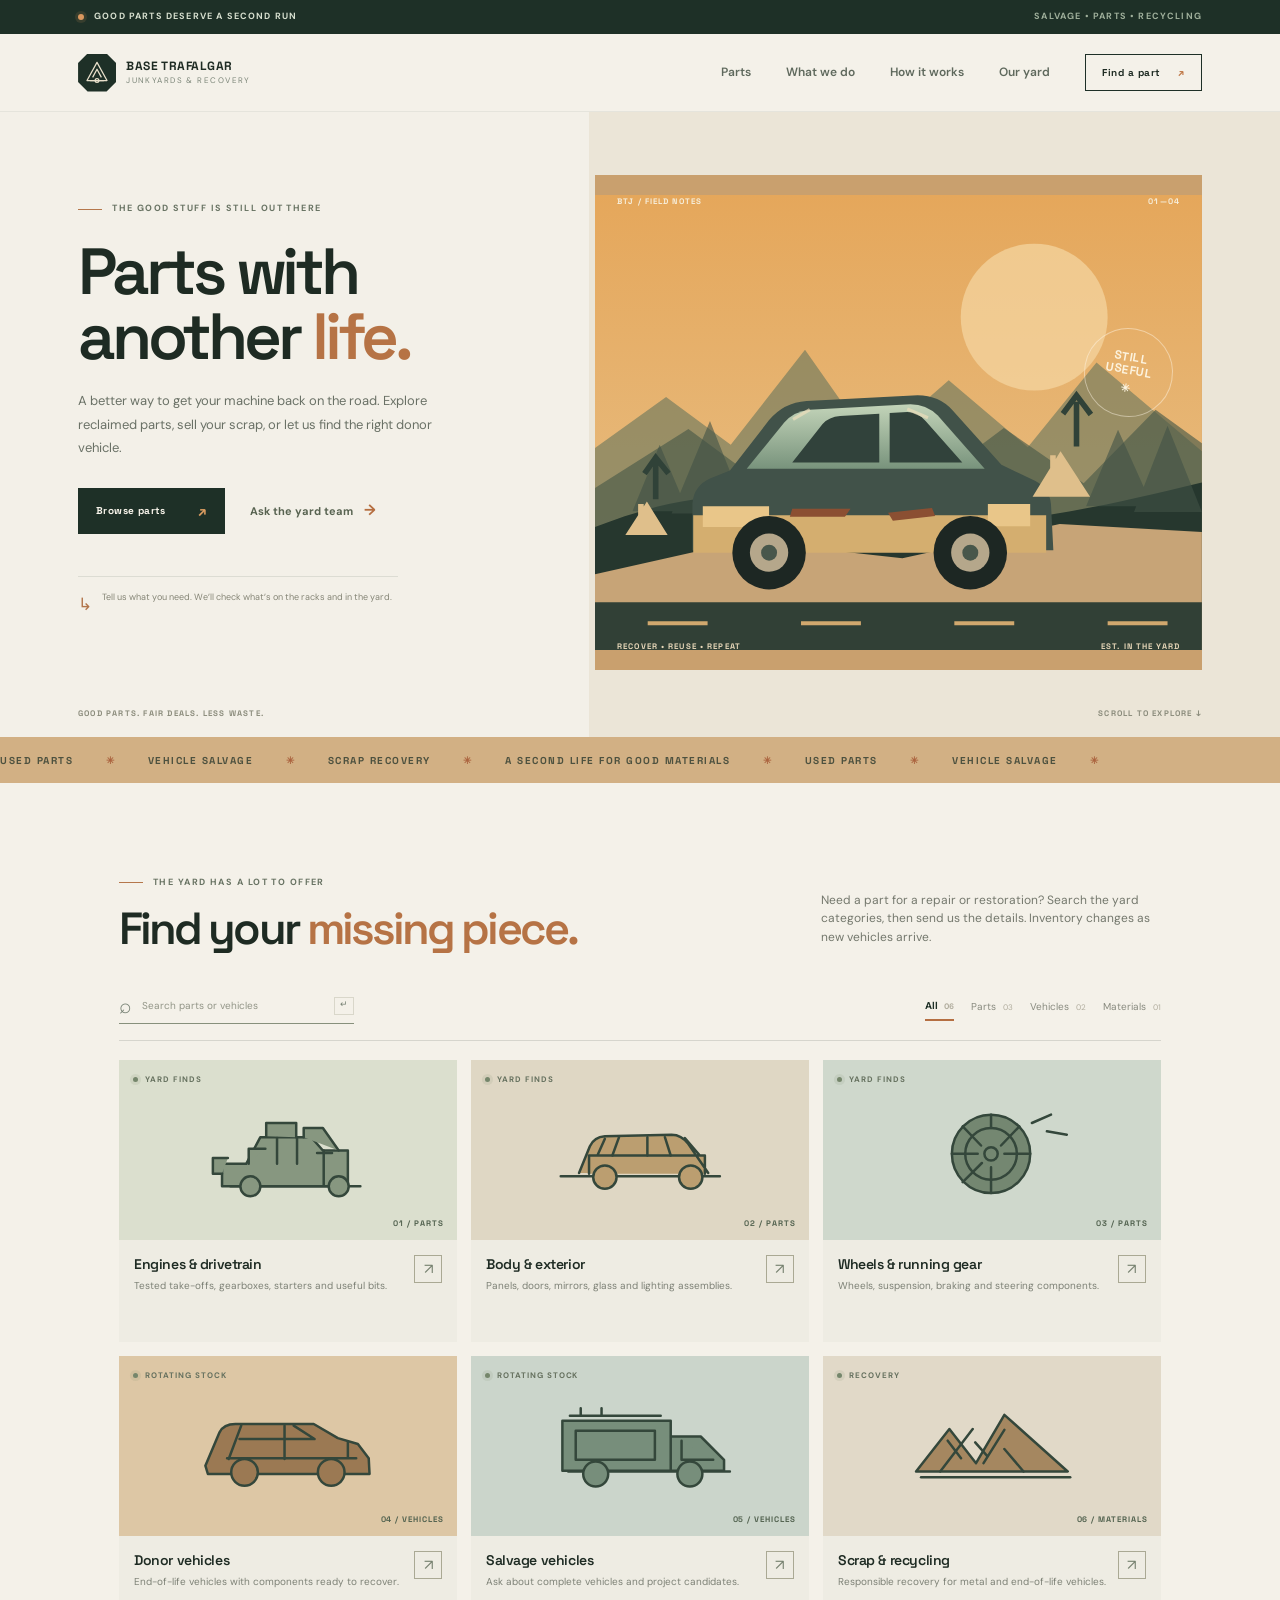
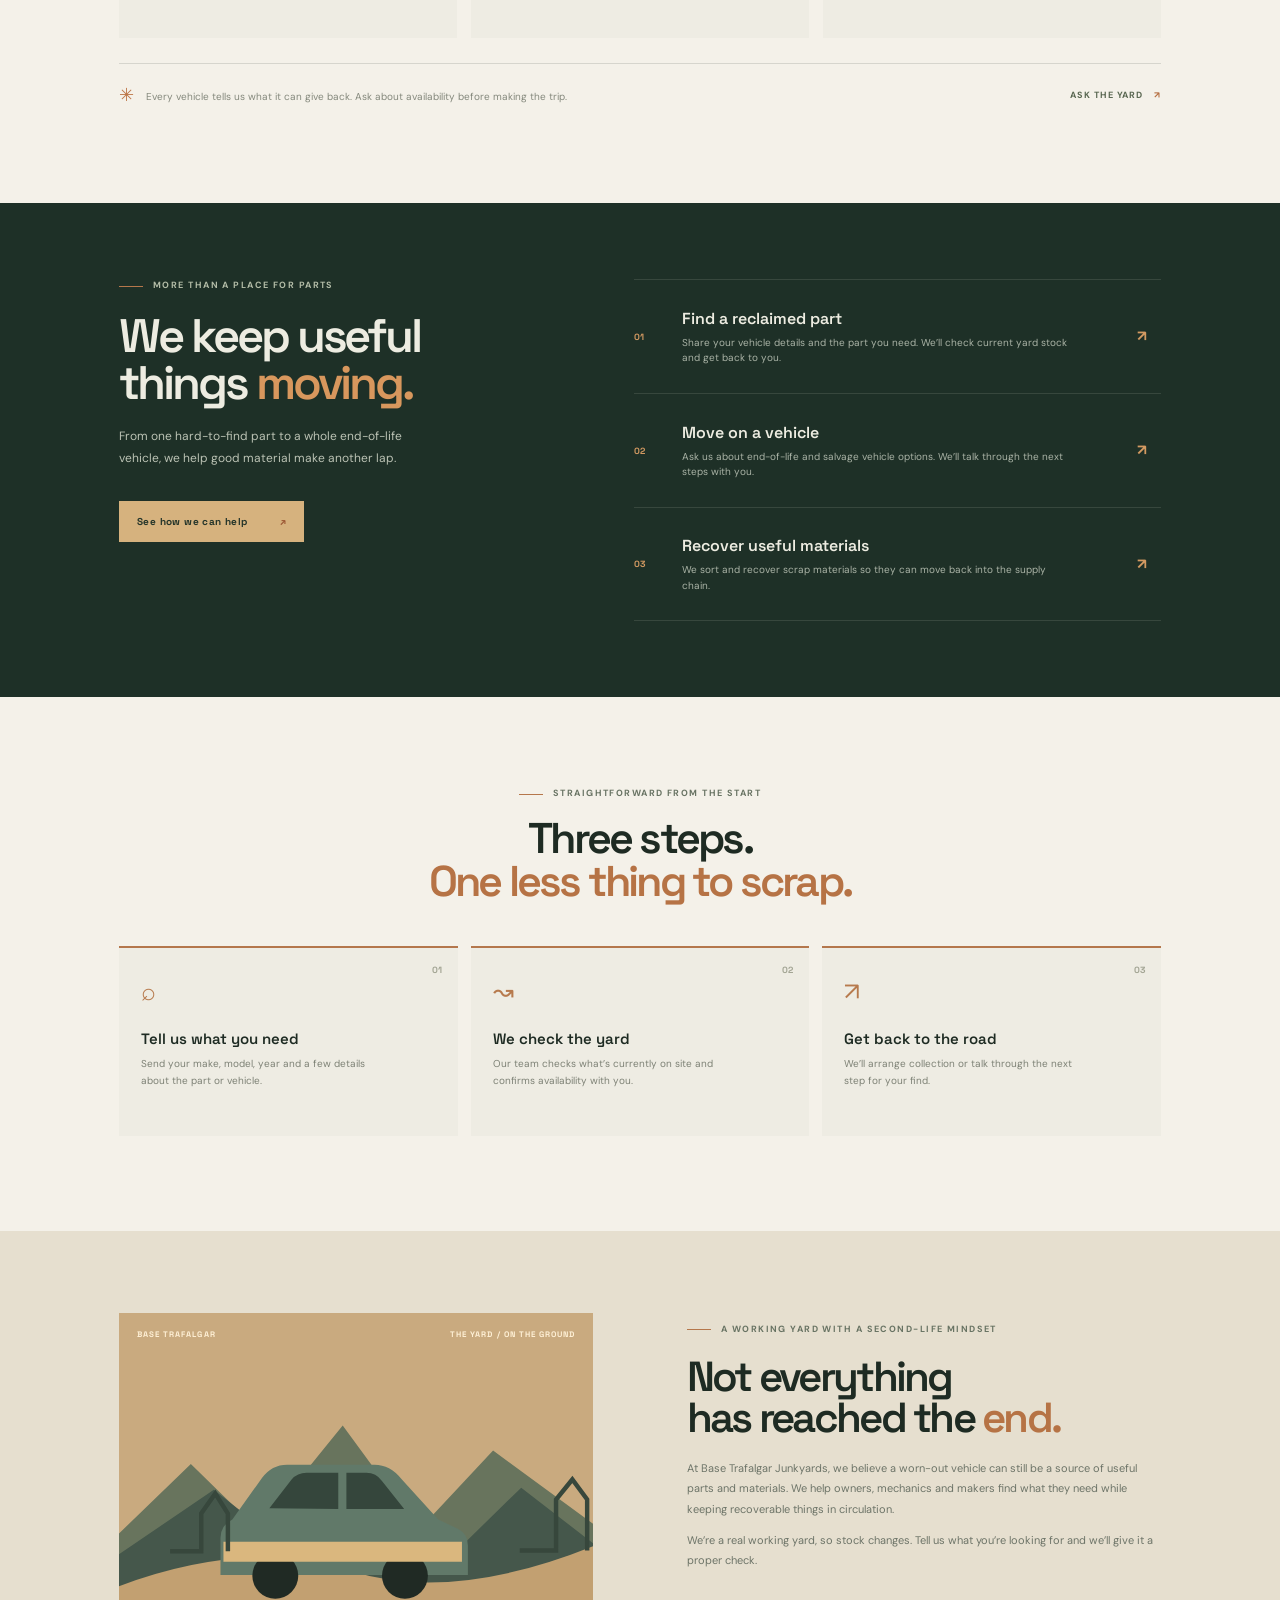
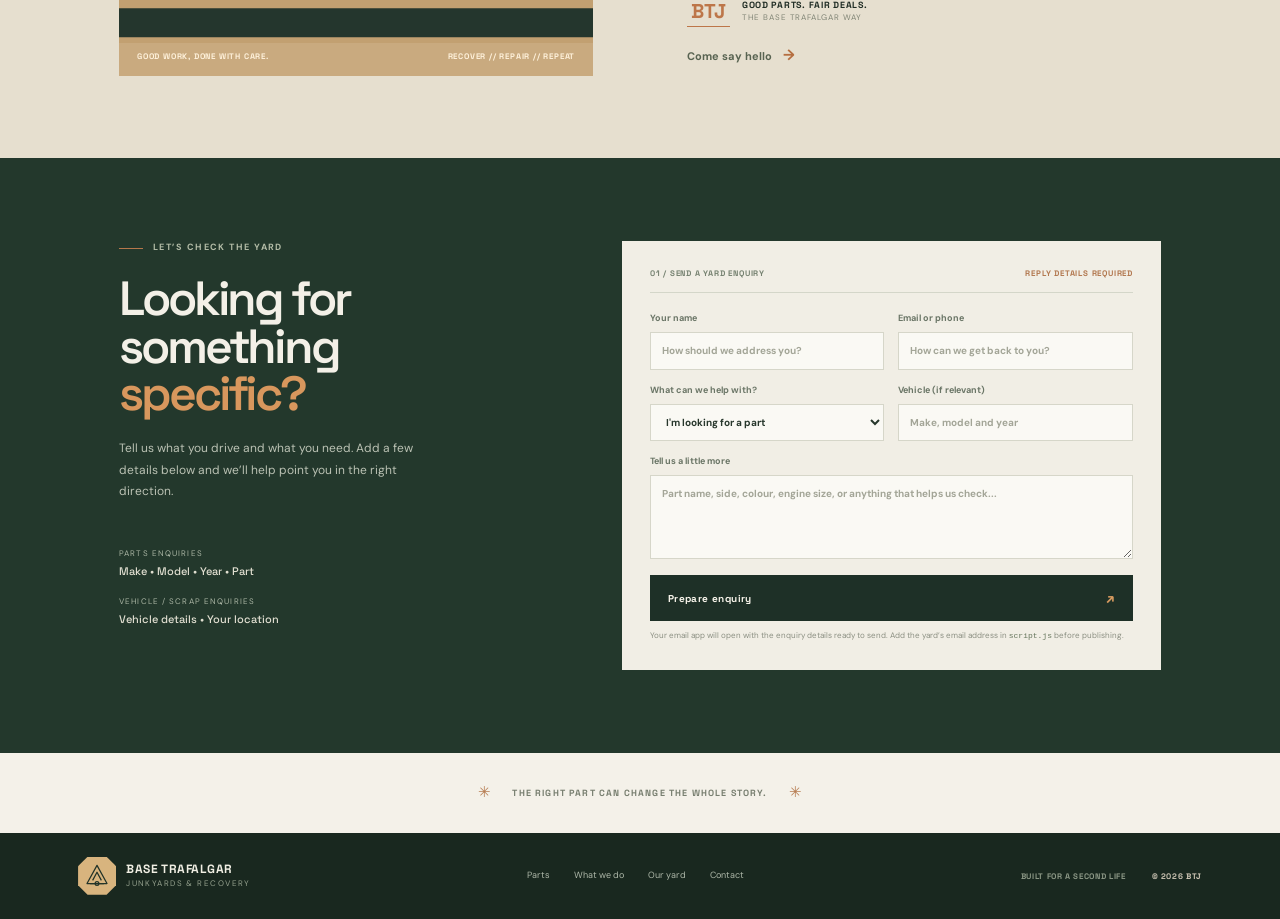
==== base-trafalgar-junkyards/index.html @ 22edb54a "Add Base Trafalgar Junkyards website and Pages deployment" ====
<!doctype html>
<html lang="en">
<head>
  <meta charset="utf-8">
  <meta name="viewport" content="width=device-width, initial-scale=1">
  <meta name="theme-color" content="#18231d">
  <meta name="description" content="Base Trafalgar Junkyards — reclaimed parts, salvage vehicles and responsible scrap recovery.">
  <title>Base Trafalgar Junkyards | Parts with another life</title>
  <link rel="preconnect" href="https://fonts.googleapis.com">
  <link rel="preconnect" href="https://fonts.gstatic.com" crossorigin>
  <link href="https://fonts.googleapis.com/css2?family=DM+Sans:wght@400;500;600;700&family=Space+Grotesk:wght@500;600;700&display=swap" rel="stylesheet">
  <link rel="stylesheet" href="./styles.css">
  <script src="./script.js" defer></script>
</head>
<body>
  <div class="announcement"><span class="live-dot"></span> GOOD PARTS DESERVE A SECOND RUN <span class="announcement-right">SALVAGE • PARTS • RECYCLING</span></div>
  <header class="site-header">
    <a class="brand" href="#home" aria-label="Base Trafalgar Junkyards home">
      <span class="brand-mark" aria-hidden="true"><svg viewBox="0 0 48 48"><path d="M8 36 24 7l16 29H8Z"/><path d="m17 31 7-13 7 13M13 36h22"/><circle cx="24" cy="36" r="3"/></svg></span>
      <span><strong>BASE TRAFALGAR</strong><small>JUNKYARDS &amp; RECOVERY</small></span>
    </a>
    <button class="menu-toggle" aria-expanded="false" aria-controls="main-nav" aria-label="Open menu"><span></span><span></span></button>
    <nav id="main-nav" aria-label="Main navigation"><a href="#parts">Parts</a><a href="#services">What we do</a><a href="#process">How it works</a><a href="#about">Our yard</a><a class="nav-cta" href="#contact">Find a part <span>↗</span></a></nav>
  </header>
  <main>
    <section class="hero" id="home">
      <div class="hero-copy">
        <div class="eyebrow"><span class="eyebrow-line"></span> THE GOOD STUFF IS STILL OUT THERE</div>
        <h1>Parts with<br>another <em>life.</em></h1>
        <p class="hero-description">A better way to get your machine back on the road. Explore reclaimed parts, sell your scrap, or let us find the right donor vehicle.</p>
        <div class="hero-actions"><a class="button button-primary" href="#parts">Browse parts <span>↗</span></a><a class="text-link" href="#contact">Ask the yard team <span>→</span></a></div>
        <div class="hero-note"><span class="note-icon">↳</span><span>Tell us what you need. We’ll check what’s on the racks and in the yard.</span></div>
      </div>
      <div class="hero-art" role="img" aria-label="Illustration of a reclaimed car in a working salvage yard">
        <div class="art-label label-top"><span>BTJ / FIELD NOTES</span><b>01—04</b></div>
        <svg class="yard-illustration" viewBox="0 0 760 570" xmlns="http://www.w3.org/2000/svg" aria-hidden="true">
          <defs><linearGradient id="sky" x2="0" y2="1"><stop stop-color="#e5a75b"/><stop offset="1" stop-color="#e8c28a"/></linearGradient><linearGradient id="car" x2="0" y2="1"><stop stop-color="#c3d4b9"/><stop offset="1" stop-color="#78937c"/></linearGradient></defs>
          <path fill="url(#sky)" d="M0 0h760v570H0z"/><circle cx="550" cy="153" r="92" fill="#f4d49f" opacity=".75"/>
          <path fill="#67765c" d="M0 317 89 253l81 60 93-119 85 121 95-83 99 84 86-106 132 111v249H0z" opacity=".6"/><path fill="#4c5b49" d="m0 367 117-74 100 74 95-106 101 105 99-74 100 69 90-92 58 42v259H0z" opacity=".66"/>
          <path fill="#26372e" d="M0 416c120-47 203-48 321-19 127 31 256 8 439-37v210H0z"/><path fill="#c7a477" d="m0 475 187-42 198 22 197-43 178 10v148H0z"/>
          <g opacity=".6" fill="#425347"><path d="m47 396 34-83 35 83zM96 399l48-116 46 116zM615 390l40-96 43 96zM675 397l42-108 43 108z"/></g>
          <g transform="translate(87 226)"><path fill="#415249" d="M82 119 131 56q18-22 47-24l139-7q27 0 44 19l61 68 42 20q18 9 20 29l3 58H35v-59q2-22 22-31z"/><path fill="url(#car)" d="m103 117 47-58q12-14 32-16l126-7q20 0 34 14l59 67z"/><path fill="#31423b" d="m160 109 38-48q8-9 22-10l49-3v61zm122-62 22-1q13 0 23 11l46 52H282z"/><path fill="#d4ae6f" d="M36 175h442v47H36z"/><path fill="#e9c689" d="M48 164h83v26H48zm357-3h53v28h-53z"/><circle cx="131" cy="222" r="46" fill="#1d2723"/><circle cx="131" cy="222" r="24" fill="#b5a78b"/><circle cx="131" cy="222" r="10" fill="#48574b"/><circle cx="383" cy="222" r="46" fill="#1d2723"/><circle cx="383" cy="222" r="24" fill="#b5a78b"/><circle cx="383" cy="222" r="10" fill="#48574b"/><path fill="#8b4f32" d="m160 167 73 0-7 10-69 0zm120 5 55-6 4 10-53 6z"/><path fill="none" stroke="#f1e0bd" stroke-width="4" opacity=".65" d="m161 55 21-12m122-1 26 11"/></g>
          <g fill="#dfbf8b"><path d="m548 378 35-57 37 57zm22-52h7v52h-7zM38 426l27-42 26 42zm16-39h7v39h-7z"/></g><g stroke="#304238" stroke-width="7" fill="none"><path d="M603 315v-56m-17 15 17-23 18 24M76 381v-48m-14 16 14-20 16 20"/></g><path fill="#314036" d="M0 510h760v60H0z"/><path fill="#d1a86e" d="M66 534h75v5H66zm192 0h75v5h-75zm192 0h75v5h-75zm192 0h75v5h-75z"/>
        </svg>
        <div class="art-label label-bottom"><span>RECOVER • REUSE • REPEAT</span><b>EST. IN THE YARD</b></div><div class="art-stamp">STILL<br>USEFUL<span>✳</span></div>
      </div>
      <div class="hero-bottom"><span>GOOD PARTS. FAIR DEALS. LESS WASTE.</span><span>SCROLL TO EXPLORE ↓</span></div>
    </section>
    <section class="ticker" aria-label="Our services"><div>USED PARTS <span>✳</span> VEHICLE SALVAGE <span>✳</span> SCRAP RECOVERY <span>✳</span> A SECOND LIFE FOR GOOD MATERIALS <span>✳</span> USED PARTS <span>✳</span> VEHICLE SALVAGE <span>✳</span></div></section>
    <section class="parts-section section-wrap" id="parts">
      <div class="section-heading"><div><div class="eyebrow"><span class="eyebrow-line"></span> THE YARD HAS A LOT TO OFFER</div><h2>Find your <em>missing piece.</em></h2></div><p>Need a part for a repair or restoration? Search the yard categories, then send us the details. Inventory changes as new vehicles arrive.</p></div>
      <div class="parts-toolbar"><label class="search-box"><span aria-hidden="true">⌕</span><input id="part-search" type="search" placeholder="Search parts or vehicles" aria-label="Search parts and services"><kbd>↵</kbd></label><div class="filter-list" role="group" aria-label="Filter categories"><button class="filter active" data-filter="all">All <span>06</span></button><button class="filter" data-filter="parts">Parts <span>03</span></button><button class="filter" data-filter="vehicles">Vehicles <span>02</span></button><button class="filter" data-filter="materials">Materials <span>01</span></button></div></div>
      <div class="parts-grid" id="parts-grid">
        <article class="part-card" data-category="parts" data-search="engine drivetrain starter alternator transmission motor"><div class="part-visual engine"><span class="stock-tag"><i></i> YARD FINDS</span><svg viewBox="0 0 260 150" aria-hidden="true"><path d="M51 91h29l17-32h61l14 16h30v43H51z"/><path d="M104 58V42h36v17m9 0V48h23l19 27M83 91V73h20m70 2v43M61 118h156"/><circle cx="85" cy="118" r="12"/><circle cx="191" cy="118" r="12"/><path d="M117 60v31m24-31v31m24-13h18M58 84H40v19h11"/></svg><span class="visual-index">01 / PARTS</span></div><div class="part-info"><div><h3>Engines &amp; drivetrain</h3><p>Tested take-offs, gearboxes, starters and useful bits.</p></div><a class="card-arrow" href="#contact" aria-label="Ask about engines and drivetrain">↗</a></div></article>
        <article class="part-card" data-category="parts" data-search="body panels doors mirrors glass lights exterior"><div class="part-visual body"><span class="stock-tag"><i></i> YARD FINDS</span><svg viewBox="0 0 260 150" aria-hidden="true"><path d="M35 106h191M57 102l13-32q5-11 18-12l80-2q12 0 20 11l24 35M69 103V81h139v22M88 61l-9 20m105-21 18 21"/><circle cx="88" cy="107" r="14"/><circle cx="191" cy="107" r="14"/><path d="m105 59-8 22m42-22v22m21-22 7 22"/></svg><span class="visual-index">02 / PARTS</span></div><div class="part-info"><div><h3>Body &amp; exterior</h3><p>Panels, doors, mirrors, glass and lighting assemblies.</p></div><a class="card-arrow" href="#contact" aria-label="Ask about body and exterior parts">↗</a></div></article>
        <article class="part-card" data-category="parts" data-search="suspension brakes steering wheels hubs chassis"><div class="part-visual wheel"><span class="stock-tag"><i></i> YARD FINDS</span><svg viewBox="0 0 260 150" aria-hidden="true"><circle cx="129" cy="79" r="47"/><circle cx="129" cy="79" r="31"/><circle cx="129" cy="79" r="8"/><path d="m129 32 0 16m34-2-22 23m35 10h-31m-16 47V95m-34 18 23-23M82 79h31m-18-33 22 23"/><path d="m178 42 23-10m-5 20 24 4"/></svg><span class="visual-index">03 / PARTS</span></div><div class="part-info"><div><h3>Wheels &amp; running gear</h3><p>Wheels, suspension, braking and steering components.</p></div><a class="card-arrow" href="#contact" aria-label="Ask about wheels and running gear">↗</a></div></article>
        <article class="part-card" data-category="vehicles" data-search="donor cars trucks vans project vehicle salvage"><div class="part-visual donor"><span class="stock-tag"><i></i> ROTATING STOCK</span><svg viewBox="0 0 260 150" aria-hidden="true"><path d="m31 98 17-40q5-10 19-10h94l29 17 24 7 13 17 1 19H34z"/><path d="m74 50-15 40m67-40v40m11-40 25 16H72m130 3v20M57 89h155"/><circle cx="78" cy="106" r="16"/><circle cx="182" cy="106" r="16"/></svg><span class="visual-index">04 / VEHICLES</span></div><div class="part-info"><div><h3>Donor vehicles</h3><p>End-of-life vehicles with components ready to recover.</p></div><a class="card-arrow" href="#contact" aria-label="Ask about donor vehicles">↗</a></div></article>
        <article class="part-card" data-category="vehicles" data-search="complete cars trucks vans salvage vehicles project"><div class="part-visual truck"><span class="stock-tag"><i></i> ROTATING STOCK</span><svg viewBox="0 0 260 150" aria-hidden="true"><path d="M37 44h130v60H37zm130 19h36l28 28v13h-64z"/><path d="M180 68v23h38M53 56h95v35H53zM44 105h194"/><circle cx="77" cy="108" r="15"/><circle cx="190" cy="108" r="15"/><path d="M46 38h109m-96 0V29m25 9V29"/></svg><span class="visual-index">05 / VEHICLES</span></div><div class="part-info"><div><h3>Salvage vehicles</h3><p>Ask about complete vehicles and project candidates.</p></div><a class="card-arrow" href="#contact" aria-label="Ask about salvage vehicles">↗</a></div></article>
        <article class="part-card" data-category="materials" data-search="scrap metal recycling steel aluminum copper material recovery"><div class="part-visual metal"><span class="stock-tag"><i></i> RECOVERY</span><svg viewBox="0 0 260 150" aria-hidden="true"><path d="m39 105 40-51 32 41 34-58 76 68z"/><path d="m68 105 39-51m13 41 25-40m-68 13 16 21m52-11 23 27m-58-35 14 16"/><path d="M45 112h179"/></svg><span class="visual-index">06 / MATERIALS</span></div><div class="part-info"><div><h3>Scrap &amp; recycling</h3><p>Responsible recovery for metal and end-of-life vehicles.</p></div><a class="card-arrow" href="#contact" aria-label="Ask about scrap and recycling">↗</a></div></article>
      </div>
      <div class="empty-results" id="empty-results" hidden>No matching yard finds. Try another search or ask us directly.</div><div class="parts-footnote"><span class="tiny-star">✳</span><span>Every vehicle tells us what it can give back. Ask about availability before making the trip.</span><a href="#contact">ASK THE YARD <b>↗</b></a></div>
    </section>
    <section class="service-band" id="services"><div class="service-intro"><div class="eyebrow eyebrow-light"><span class="eyebrow-line"></span> MORE THAN A PLACE FOR PARTS</div><h2>We keep useful<br>things <em>moving.</em></h2><p>From one hard-to-find part to a whole end-of-life vehicle, we help good material make another lap.</p><a class="button button-light" href="#contact">See how we can help <span>↗</span></a></div><div class="service-list"><article><span>01</span><div><h3>Find a reclaimed part</h3><p>Share your vehicle details and the part you need. We’ll check current yard stock and get back to you.</p></div><b>↗</b></article><article><span>02</span><div><h3>Move on a vehicle</h3><p>Ask us about end-of-life and salvage vehicle options. We’ll talk through the next steps with you.</p></div><b>↗</b></article><article><span>03</span><div><h3>Recover useful materials</h3><p>We sort and recover scrap materials so they can move back into the supply chain.</p></div><b>↗</b></article></div></section>
    <section class="process-section section-wrap" id="process"><div class="process-head"><div class="eyebrow"><span class="eyebrow-line"></span> STRAIGHTFORWARD FROM THE START</div><h2>Three steps.<br><em>One less thing to scrap.</em></h2></div><div class="steps"><article><span class="step-no">01</span><div class="step-icon">⌕</div><h3>Tell us what you need</h3><p>Send your make, model, year and a few details about the part or vehicle.</p></article><article><span class="step-no">02</span><div class="step-icon">↝</div><h3>We check the yard</h3><p>Our team checks what’s currently on site and confirms availability with you.</p></article><article><span class="step-no">03</span><div class="step-icon">↗</div><h3>Get back to the road</h3><p>We’ll arrange collection or talk through the next step for your find.</p></article></div></section>
    <section class="about-section" id="about"><div class="about-photo"><div class="photo-tag"><span>BASE TRAFALGAR</span><span>THE YARD / ON THE GROUND</span></div><div class="about-illustration"><svg viewBox="0 0 640 430" aria-hidden="true"><path d="M0 290 97 196l91 89 114-141 103 141 100-107 135 99v153H0z" fill="#68745d"/><path d="m0 318 128-87 107 84 99-113 114 119 95-93 97 75v125H0z" fill="#45574b"/><path d="M0 361q174-65 311-21t329-33v133H0z" fill="#c2a071"/><path d="M0 391h640v39H0z" fill="#24362d"/><g transform="translate(123 181)" fill="#617969"><path d="m30 90 40-56q13-18 34-18h118q21 0 36 19l50 55 27 13q13 7 13 22v40H14v-50q0-17 16-25z"/><path d="m80 75 30-39q8-9 20-9h43v49zm104-48h27q13 0 21 11l30 38h-78z" fill="#35463c"/><circle cx="88" cy="166" r="31" fill="#202a24"/><circle cx="263" cy="166" r="31" fill="#202a24"/><path d="M18 120h322v27H18z" fill="#dab77e"/></g><path d="M69 314h42v-51l19-27 17 27v51m394-1h49v-69l22-27 20 27v69" fill="none" stroke="#37473c" stroke-width="6"/></svg></div><div class="photo-caption"><b>GOOD WORK, DONE WITH CARE.</b><span>RECOVER // REPAIR // REPEAT</span></div></div><div class="about-copy"><div class="eyebrow"><span class="eyebrow-line"></span> A WORKING YARD WITH A SECOND-LIFE MINDSET</div><h2>Not everything<br>has reached the <em>end.</em></h2><p>At Base Trafalgar Junkyards, we believe a worn-out vehicle can still be a source of useful parts and materials. We help owners, mechanics and makers find what they need while keeping recoverable things in circulation.</p><p>We’re a real working yard, so stock changes. Tell us what you’re looking for and we’ll give it a proper check.</p><div class="about-signoff"><span class="signature-mark">BTJ</span><span><b>GOOD PARTS. FAIR DEALS.</b><small>THE BASE TRAFALGAR WAY</small></span></div><a class="text-link" href="#contact">Come say hello <span>→</span></a></div></section>
    <section class="contact-section" id="contact"><div class="contact-copy"><div class="eyebrow eyebrow-light"><span class="eyebrow-line"></span> LET’S CHECK THE YARD</div><h2>Looking for<br>something <em>specific?</em></h2><p>Tell us what you drive and what you need. Add a few details below and we’ll help point you in the right direction.</p><div class="contact-meta"><span>PARTS ENQUIRIES</span><b>Make • Model • Year • Part</b><span>VEHICLE / SCRAP ENQUIRIES</span><b>Vehicle details • Your location</b></div></div><form class="contact-form" id="contact-form"><div class="form-heading"><span>01 / SEND A YARD ENQUIRY</span><span>REPLY DETAILS REQUIRED</span></div><div class="form-row"><label>Your name<input name="name" autocomplete="name" required placeholder="How should we address you?"></label><label>Email or phone<input name="reply" required placeholder="How can we get back to you?"></label></div><div class="form-row"><label>What can we help with?<select name="topic"><option>I'm looking for a part</option><option>I have a vehicle to discuss</option><option>Scrap and materials</option><option>Something else</option></select></label><label>Vehicle (if relevant)<input name="vehicle" placeholder="Make, model and year"></label></div><label>Tell us a little more<textarea name="message" rows="4" required placeholder="Part name, side, colour, engine size, or anything that helps us check..."></textarea></label><button class="button button-primary form-submit" type="submit">Prepare enquiry <span>↗</span></button><p class="form-note" id="form-note">Your email app will open with the enquiry details ready to send. Add the yard’s email address in <code>script.js</code> before publishing.</p></form></section>
    <section class="closing-note"><span>✳</span><p>THE RIGHT PART CAN CHANGE THE WHOLE STORY.</p><span>✳</span></section>
  </main>
  <footer class="site-footer"><a class="brand" href="#home"><span class="brand-mark" aria-hidden="true"><svg viewBox="0 0 48 48"><path d="M8 36 24 7l16 29H8Z"/><path d="m17 31 7-13 7 13M13 36h22"/><circle cx="24" cy="36" r="3"/></svg></span><span><strong>BASE TRAFALGAR</strong><small>JUNKYARDS &amp; RECOVERY</small></span></a><div class="footer-links"><a href="#parts">Parts</a><a href="#services">What we do</a><a href="#about">Our yard</a><a href="#contact">Contact</a></div><div class="footer-note">BUILT FOR A SECOND LIFE <span>© <span id="year"></span> BTJ</span></div></footer>
</body>
</html>
---- base-trafalgar-junkyards/styles.css ----
:root{--forest:#1e3027;--paper:#f4f1e9;--orange:#de8e4d;--ink:#1e2b23;--display:"Space Grotesk",sans-serif;--body:"DM Sans",sans-serif;--line:rgba(31,47,38,.14)}
*{box-sizing:border-box}html{scroll-behavior:smooth;scroll-padding-top:90px}body{margin:0;background:var(--paper);color:var(--ink);font:15px/1.55 var(--body);-webkit-font-smoothing:antialiased}a{color:inherit;text-decoration:none}button,input,select,textarea{font:inherit}
.announcement{height:34px;background:var(--forest);color:#d7dfcf;display:flex;align-items:center;gap:10px;padding:0 6.1%;font-size:9px;font-weight:700;letter-spacing:.13em}.live-dot,.stock-tag i{width:6px;height:6px;border-radius:50%;background:#d9975e;display:inline-block;box-shadow:0 0 0 3px #d9975e22}.announcement-right{margin-left:auto;color:#9faf9b}
.site-header{height:78px;padding:0 6.1%;display:flex;justify-content:space-between;align-items:center;background:var(--paper);position:sticky;top:0;z-index:20;border-bottom:1px solid #26382a12}.brand{display:flex;align-items:center;gap:10px}.brand-mark{width:38px;height:38px;background:var(--forest);display:grid;place-items:center;clip-path:polygon(25% 0,75% 0,100% 25%,100% 75%,75% 100%,25% 100%,0 75%,0 25%)}.brand-mark svg{width:30px;fill:none;stroke:#e8dfca;stroke-width:2;stroke-linejoin:round}.brand strong,.brand small{display:block}.brand strong{font:700 12px var(--display);letter-spacing:.04em}.brand small{font-size:8px;letter-spacing:.18em;color:#7c8679}.site-header nav{display:flex;align-items:center;gap:35px;font-size:12px;font-weight:600}.site-header nav>a:not(.nav-cta){color:#5f695d;transition:color .2s}.site-header nav>a:hover{color:#bc7040}.nav-cta{border:1px solid var(--forest);padding:11px 16px;font:700 10px var(--display);letter-spacing:.05em}.nav-cta span{margin-left:14px;color:#bf7746}.menu-toggle{display:none}
.hero{min-height:625px;background:#ebe5d7;display:grid;grid-template-columns:46% 54%;position:relative;overflow:hidden;padding:60px 6.1% 65px}.hero:before{content:"";position:absolute;left:0;top:0;height:100%;width:46%;background:#f3f0e8}.hero-copy{position:relative;z-index:2;align-self:center;padding:10px 7% 35px 0}.eyebrow{font-size:9px;font-weight:700;letter-spacing:.16em;color:#687363;display:flex;align-items:center;gap:10px}.eyebrow-line{width:24px;height:1px;background:#b5774b}.hero h1,.section-heading h2,.service-intro h2,.process-head h2,.about-copy h2,.contact-copy h2{font:600 clamp(44px,5.1vw,70px)/.99 var(--display);letter-spacing:-.065em;margin:24px 0 20px}.hero h1 em,.section-heading h2 em,.service-intro h2 em,.process-head h2 em,.about-copy h2 em,.contact-copy h2 em{font-style:normal;color:#b67345}.hero-description{max-width:360px;font-size:13px;color:#6a7166;line-height:1.8}.hero-actions{display:flex;align-items:center;gap:25px;margin-top:28px}.button{display:inline-flex;justify-content:space-between;align-items:center;gap:32px;padding:14px 18px;font:700 10px var(--display);letter-spacing:.04em;cursor:pointer;border:0}.button-primary{background:var(--forest);color:#f8f4eb;transition:background .2s,transform .2s}.button-primary:hover{background:#38533e;transform:translateY(-2px)}.button-primary span{color:#d89b60;font-size:14px}.text-link{font-size:11px;font-weight:700;color:#586351}.text-link span{color:#b56e40;margin-left:8px;font-size:15px}.hero-note{border-top:1px solid #30402d1d;margin-top:42px;padding-top:14px;max-width:320px;display:flex;gap:10px;color:#858576;font-size:9px}.note-icon{font-size:17px;color:#b2754b}.hero-art{position:relative;align-self:center;height:495px;overflow:hidden;background:#c9a06e}.yard-illustration{position:absolute;width:100%;height:100%;inset:0;object-fit:cover}.art-label{position:absolute;z-index:2;left:22px;right:22px;display:flex;justify-content:space-between;color:#f6eedb;font:700 8px var(--display);letter-spacing:.14em}.label-top{top:21px}.label-bottom{bottom:19px;color:#e7d7b9}.art-stamp{position:absolute;z-index:3;right:29px;top:153px;width:89px;height:89px;border:1px solid #fff7e777;border-radius:50%;display:grid;place-content:center;text-align:center;color:#fcf2dd;font:700 12px/1.1 var(--display);transform:rotate(10deg);letter-spacing:.05em}.art-stamp span{font-size:11px;margin-top:5px}.hero-bottom{position:absolute;bottom:19px;left:6.1%;right:6.1%;display:flex;justify-content:space-between;font:700 8px var(--display);letter-spacing:.15em;color:#8a8b7b}
.ticker{height:46px;background:#d2b084;overflow:hidden;display:flex;align-items:center;color:#4d513f}.ticker div{white-space:nowrap;min-width:max-content;font:700 10px var(--display);letter-spacing:.15em;animation:scroll 30s linear infinite}.ticker span{margin:0 28px;color:#ab633e}@keyframes scroll{to{transform:translateX(-36%)}}.section-wrap{padding:93px 9.3%}.section-heading{display:flex;justify-content:space-between;align-items:end;gap:35px}.section-heading h2,.process-head h2,.about-copy h2{font-size:45px;margin:17px 0 0}.section-heading>p{max-width:340px;font-size:12px;color:#74786d;margin:0 0 5px}.parts-toolbar{display:flex;justify-content:space-between;gap:20px;margin:37px 0 19px;border-bottom:1px solid var(--line);padding-bottom:16px}.search-box{width:235px;height:36px;border-bottom:1px solid #87907c;display:flex;align-items:center;gap:8px;color:#768073}.search-box>span{font-size:21px}.search-box input{width:100%;border:0;outline:0;background:transparent;color:var(--forest);font-size:10px}.search-box input::placeholder{color:#929587}.search-box kbd{font-size:9px;border:1px solid #d9d7ca;padding:1px 5px}.filter-list{display:flex;gap:17px;align-items:center}.filter{border:0;background:transparent;color:#888a7f;font-size:10px;cursor:pointer;padding:6px 0}.filter span{font-size:8px;color:#b1ad9e;margin-left:4px}.filter.active{color:var(--forest);font-weight:700;border-bottom:2px solid #b56f42}
.parts-grid{display:grid;grid-template-columns:repeat(3,1fr);gap:14px}.part-card{background:#eeece3;min-width:0;transition:transform .2s,box-shadow .2s}.part-card:hover{transform:translateY(-3px);box-shadow:0 12px 28px #1f302711}.part-visual{height:180px;position:relative;overflow:hidden;display:grid;place-items:center;background:#dbdfce}.part-visual svg{height:125px;width:81%;fill:#879780;stroke:#34473b;stroke-width:3;stroke-linecap:round;stroke-linejoin:round;transition:transform .3s}.part-card:hover .part-visual svg{transform:scale(1.05)}.part-visual.body{background:#dfd7c4}.part-visual.body svg{fill:#bb9e70}.part-visual.wheel{background:#cfd8cc}.part-visual.wheel svg{fill:#748771}.part-visual.donor{background:#ddc7a5}.part-visual.donor svg{fill:#9b7953}.part-visual.truck{background:#cbd5cb}.part-visual.truck svg{fill:#778e7b}.part-visual.metal{background:#e1d9c8}.part-visual.metal svg{fill:#a58760}.stock-tag{position:absolute;top:13px;left:14px;display:flex;align-items:center;gap:7px;color:#66715f;font-size:8px;font-weight:700;letter-spacing:.12em}.stock-tag i{width:5px;height:5px;background:#75866b;box-shadow:0 0 0 3px #75866b20}.visual-index{position:absolute;bottom:12px;right:13px;color:#52624f;font:700 8px var(--display);letter-spacing:.12em}.part-info{min-height:102px;padding:15px;display:flex;justify-content:space-between;gap:10px;align-items:flex-start}.part-info h3{margin:0;font:600 14px var(--display);letter-spacing:-.03em}.part-info p{margin:5px 0 0;color:#7d8176;font-size:10px;line-height:1.55}.card-arrow{flex:0 0 28px;width:28px;height:28px;border:1px solid #aaa994;display:grid;place-items:center;color:#76816f;transition:all .2s}.card-arrow:hover{background:var(--forest);border-color:var(--forest);color:#fff}.parts-footnote{margin-top:25px;border-top:1px solid var(--line);padding-top:18px;display:flex;align-items:center;gap:12px;color:#84887c;font-size:10px}.tiny-star{font-size:18px;color:#bc7445}.parts-footnote a{margin-left:auto;color:#596751;font-size:9px;font-weight:700;letter-spacing:.1em}.parts-footnote a b{margin-left:8px;color:#b56e40}.empty-results{text-align:center;padding:40px;color:#777}.part-card[hidden]{display:none}
.service-band{background:var(--forest);color:#edece1;padding:76px 9.3%;display:grid;grid-template-columns:.85fr 1.15fr;gap:12%}.eyebrow-light{color:#b3bca7}.service-intro h2,.contact-copy h2{font-size:47px;margin:20px 0}.service-intro h2 em,.contact-copy h2 em{color:#d8975d}.service-intro>p,.contact-copy>p{max-width:300px;color:#bbc2b4;font-size:12px;line-height:1.8}.button-light{margin-top:19px;background:#d6b27e;color:#25352a}.button-light span{color:#9d5935}.service-list article{min-height:114px;border-top:1px solid #c9d2c024;display:grid;grid-template-columns:33px 1fr 24px;gap:15px;align-items:center;padding:20px 0}.service-list article:last-child{border-bottom:1px solid #c9d2c024}.service-list article>span{font:700 9px var(--display);color:#d39a62}.service-list h3{font:600 16px var(--display);margin:0}.service-list p{font-size:10px;color:#aab3a6;max-width:390px;margin:6px 0 0}.service-list article>b{color:#d39a62}
.process-section{padding-top:90px;padding-bottom:95px}.process-head{text-align:center}.process-head .eyebrow{justify-content:center}.process-head h2{font-size:43px}.steps{display:grid;grid-template-columns:repeat(3,1fr);margin-top:43px;gap:13px}.steps article{position:relative;min-height:190px;padding:25px 22px;background:#eeece3;border-top:2px solid #b4774c}.step-no{position:absolute;right:16px;top:16px;color:#a2a493;font:700 9px var(--display)}.step-icon{font-size:25px;color:#b77a4d}.steps h3{font:600 15px var(--display);margin:17px 0 7px}.steps p{font-size:10px;max-width:240px;color:#7d8175;margin:0;line-height:1.7}
.about-section{background:#e6dfcf;padding:82px 9.3%;display:grid;grid-template-columns:1fr 1fr;gap:9%;align-items:center}.about-photo{position:relative;min-height:363px;background:#c9aa7f;overflow:hidden}.about-illustration{height:330px;display:flex;align-items:flex-end}.about-illustration svg{width:100%;height:100%;object-fit:cover}.photo-tag{position:absolute;z-index:1;top:16px;left:18px;right:18px;display:flex;justify-content:space-between;color:#fff1d7;font:700 8px var(--display);letter-spacing:.13em}.photo-caption{position:absolute;bottom:15px;left:18px;right:18px;color:#fff2dc;display:flex;justify-content:space-between;font:700 8px var(--display);letter-spacing:.1em}.about-copy h2{font-size:42px;margin:19px 0}.about-copy>p{font-size:11px;color:#6d7468;line-height:1.85}.about-signoff{display:flex;gap:12px;align-items:center;margin:25px 0 17px}.signature-mark{font:700 20px var(--display);color:#bd7649;border-bottom:1px solid #bd7649;padding:2px 4px}.about-signoff b,.about-signoff small{display:block}.about-signoff b{font:700 9px var(--display);letter-spacing:.08em}.about-signoff small{font-size:8px;color:#818576;letter-spacing:.12em}
.contact-section{background:#23382c;color:#f3f0e7;padding:83px 9.3%;display:grid;grid-template-columns:.85fr 1.15fr;gap:10%;align-items:start}.contact-copy h2{font-size:48px;margin-top:20px}.contact-meta{margin-top:32px;display:grid;grid-template-columns:1fr;gap:5px}.contact-meta span{font-size:8px;letter-spacing:.14em;color:#aab5a4;margin-top:12px}.contact-meta b{font:500 11px var(--display);color:#e1dfd1}.contact-form{background:#f1eee5;padding:27px 28px;color:#2d3b30}.form-heading{display:flex;justify-content:space-between;border-bottom:1px solid #d4d6c9;padding-bottom:14px;margin-bottom:19px;font:700 8px var(--display);letter-spacing:.1em;color:#74806f}.form-heading span:last-child{color:#b1764d}.form-row{display:grid;grid-template-columns:1fr 1fr;gap:14px}.contact-form label{display:block;font-size:9px;font-weight:700;color:#6a7566;margin:0 0 14px}.contact-form input,.contact-form select,.contact-form textarea{display:block;width:100%;margin-top:6px;border:1px solid #d6d6c9;background:#faf9f4;padding:10px 11px;border-radius:0;color:#27372c;outline:none;font-size:10px}.contact-form input:focus,.contact-form select:focus,.contact-form textarea:focus{border-color:#70836b}.contact-form textarea{resize:vertical}.contact-form input::placeholder,.contact-form textarea::placeholder{color:#a3a597}.form-submit{width:100%;margin-top:2px}.form-note{font-size:8px;color:#8b8f82;margin-bottom:0}.form-note code{color:#66765d}.form-note.error{color:#ad5e38}.closing-note{display:flex;justify-content:center;align-items:center;gap:21px;padding:25px 15px;color:#777e6f}.closing-note span{color:#b67b4f}.closing-note p{font:700 9px var(--display);letter-spacing:.13em}.site-footer{background:#19281f;color:#d9ddce;padding:24px 6.1%;display:flex;align-items:center;justify-content:space-between}.site-footer .brand strong{color:#f0eee3}.site-footer .brand small{color:#94a08d}.site-footer .brand-mark{background:#d8b47e}.site-footer .brand-mark svg{stroke:#233429}.footer-links{display:flex;gap:24px;color:#aeb8a9;font-size:9px}.footer-note{display:flex;gap:26px;color:#8d9987;font:700 8px var(--display);letter-spacing:.08em}.footer-note span{color:#d0c8b7}.site-footer a:hover,.footer-links a:hover{color:#dfa36e}
@media(min-width:1500px){.hero{padding-left:max(6.1%,calc((100vw - 1330px)/2));padding-right:max(6.1%,calc((100vw - 1330px)/2))}.section-wrap,.service-band,.about-section,.contact-section{padding-left:max(9.3%,calc((100vw - 1190px)/2));padding-right:max(9.3%,calc((100vw - 1190px)/2))}}
@media(max-width:900px){.hero{grid-template-columns:1fr 1.08fr;padding-left:5%;padding-right:5%;min-height:560px}.hero-art{height:430px}.hero h1{font-size:57px}.section-wrap,.service-band,.about-section,.contact-section{padding-left:6%;padding-right:6%}.parts-grid{grid-template-columns:repeat(2,1fr)}.part-visual{height:195px}.service-band,.contact-section{gap:7%}.site-header nav{gap:20px}.about-section{gap:6%}}
@media(max-width:650px){.announcement{height:30px;padding:0 5%;font-size:8px}.announcement-right{font-size:7px}.site-header{height:68px;padding:0 5%}.brand-mark{width:34px;height:34px}.brand strong{font-size:11px}.site-header nav{display:none;position:absolute;top:68px;left:0;right:0;background:var(--paper);padding:15px 5% 22px;border-bottom:1px solid var(--line);flex-direction:column;align-items:stretch;gap:0}.site-header nav.open{display:flex}.site-header nav>a:not(.nav-cta){padding:12px 0;border-bottom:1px solid var(--line)}.nav-cta{margin-top:13px;text-align:center}.menu-toggle{display:grid;gap:5px;padding:10px}.menu-toggle span{width:21px;height:1px;background:var(--forest)}.hero{display:block;padding:51px 5% 62px;min-height:auto}.hero:before{width:100%;height:60%;background:#f3f0e8}.hero-copy{padding:0 0 24px}.hero h1{font-size:58px;margin:18px 0 16px}.hero-description{font-size:12px;max-width:350px}.hero-note{margin-top:25px}.hero-art{height:315px}.hero-bottom{left:5%;right:5%;bottom:16px;font-size:7px}.art-stamp{top:91px;right:18px;width:72px;height:72px;font-size:10px}.ticker{height:39px}.ticker div{font-size:9px}.section-wrap{padding:65px 5%}.section-heading{display:block}.section-heading h2,.process-head h2{font-size:36px}.section-heading>p{margin-top:14px;font-size:11px}.parts-toolbar{margin-top:23px;display:block}.search-box{width:100%;margin-bottom:12px}.filter-list{gap:15px;justify-content:space-between}.filter{font-size:9px}.parts-grid{gap:9px}.part-visual{height:135px}.part-visual svg{height:103px}.part-info{padding:11px;min-height:105px}.part-info h3{font-size:12px}.part-info p{font-size:9px}.card-arrow{width:25px;height:25px;flex-basis:25px}.stock-tag{font-size:7px;top:10px;left:10px}.visual-index{font-size:7px;right:9px;bottom:8px}.parts-footnote{align-items:flex-start;font-size:9px}.parts-footnote a{white-space:nowrap;font-size:8px}.service-band{padding:62px 6%;display:block}.service-intro h2,.contact-copy h2{font-size:39px}.service-list{margin-top:32px}.service-list article{min-height:105px}.service-list h3{font-size:14px}.process-section{padding-top:62px;padding-bottom:64px}.process-head h2{font-size:35px}.steps{grid-template-columns:1fr;margin-top:27px;gap:9px}.steps article{min-height:147px;padding:18px 17px}.step-icon{font-size:21px}.steps h3{margin-top:11px}.about-section{padding:55px 6%;grid-template-columns:1fr;gap:34px}.about-photo{min-height:275px}.about-illustration{height:255px}.about-copy h2{font-size:36px}.contact-section{padding:60px 6%;grid-template-columns:1fr;gap:34px}.contact-copy h2{font-size:40px}.contact-meta{margin-top:23px}.contact-form{padding:21px 17px}.form-row{gap:9px}.contact-form input,.contact-form select,.contact-form textarea{padding:9px;font-size:9px}.form-heading{font-size:7px}.site-footer{padding:22px 5%;flex-wrap:wrap;gap:18px}.footer-links{order:3;width:100%;justify-content:space-between;gap:10px}.footer-note{font-size:7px;gap:8px;flex-direction:column;text-align:right}.closing-note{gap:12px}.closing-note p{font-size:8px;letter-spacing:.07em}}
@media(max-width:370px){.parts-grid{grid-template-columns:1fr}.part-visual{height:175px}.part-info{min-height:90px}.filter-list{gap:8px}.filter{font-size:8px}.form-row{grid-template-columns:1fr;gap:0}}
@media(prefers-reduced-motion:reduce){*,*::before,*::after{scroll-behavior:auto!important;animation-duration:.01ms!important;animation-iteration-count:1!important;transition-duration:.01ms!important}}
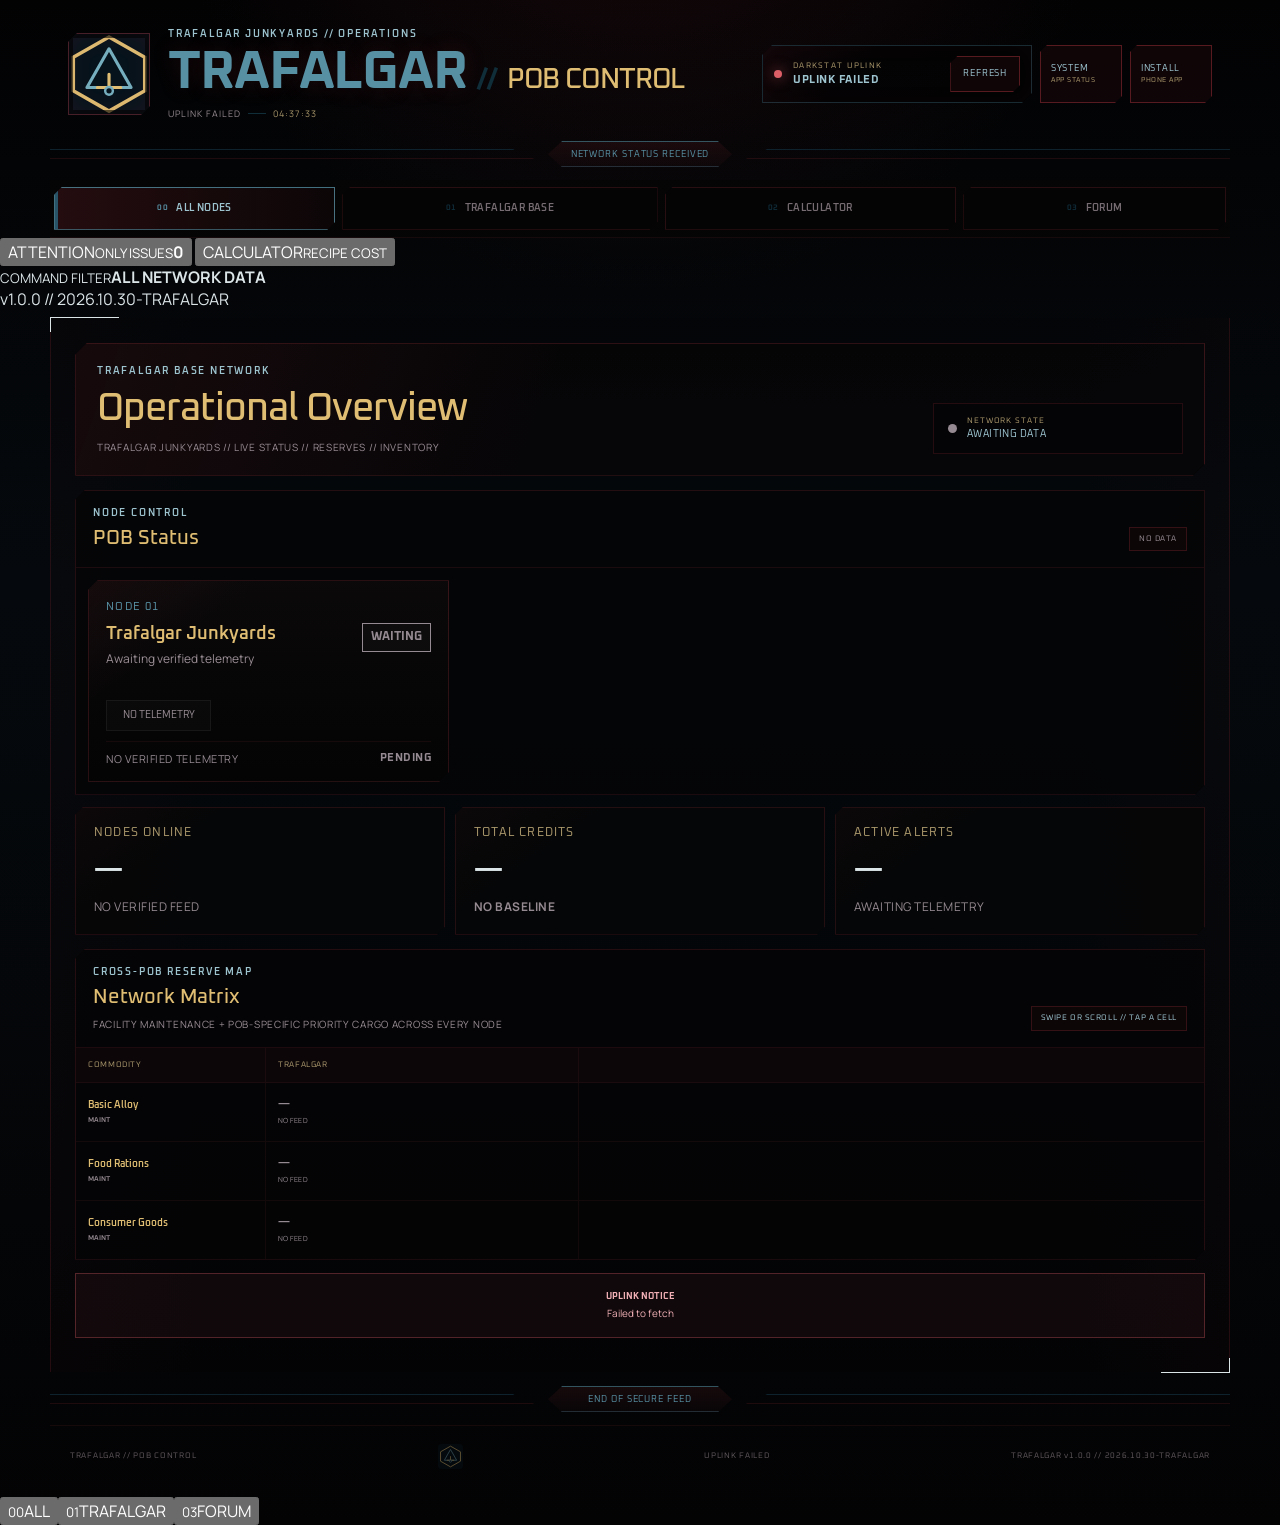
==== commit 7819c020: "Redirect Trafalgar base URL to live operations dashboard" ====
--- a/base-trafalgar-junkyards/index.html
+++ b/base-trafalgar-junkyards/index.html
@@ -1,72 +1,14 @@
 <!doctype html>
 <html lang="en">
 <head>
-  <meta charset="utf-8">
-  <meta name="viewport" content="width=device-width, initial-scale=1">
-  <meta name="theme-color" content="#18231d">
-  <meta name="description" content="Base Trafalgar Junkyards — reclaimed parts, salvage vehicles and responsible scrap recovery.">
-  <title>Base Trafalgar Junkyards | Parts with another life</title>
-  <link rel="preconnect" href="https://fonts.googleapis.com">
-  <link rel="preconnect" href="https://fonts.gstatic.com" crossorigin>
-  <link href="https://fonts.googleapis.com/css2?family=DM+Sans:wght@400;500;600;700&family=Space+Grotesk:wght@500;600;700&display=swap" rel="stylesheet">
-  <link rel="stylesheet" href="./styles.css">
-  <script src="./script.js" defer></script>
+<meta charset="utf-8">
+<meta name="viewport" content="width=device-width, initial-scale=1">
+<meta http-equiv="refresh" content="0; url=../">
+<link rel="canonical" href="../">
+<title>Trafalgar Junkyards POB Control</title>
 </head>
 <body>
-  <div class="announcement"><span class="live-dot"></span> GOOD PARTS DESERVE A SECOND RUN <span class="announcement-right">SALVAGE • PARTS • RECYCLING</span></div>
-  <header class="site-header">
-    <a class="brand" href="#home" aria-label="Base Trafalgar Junkyards home">
-      <span class="brand-mark" aria-hidden="true"><svg viewBox="0 0 48 48"><path d="M8 36 24 7l16 29H8Z"/><path d="m17 31 7-13 7 13M13 36h22"/><circle cx="24" cy="36" r="3"/></svg></span>
-      <span><strong>BASE TRAFALGAR</strong><small>JUNKYARDS &amp; RECOVERY</small></span>
-    </a>
-    <button class="menu-toggle" aria-expanded="false" aria-controls="main-nav" aria-label="Open menu"><span></span><span></span></button>
-    <nav id="main-nav" aria-label="Main navigation"><a href="#parts">Parts</a><a href="#services">What we do</a><a href="#process">How it works</a><a href="#about">Our yard</a><a class="nav-cta" href="#contact">Find a part <span>↗</span></a></nav>
-  </header>
-  <main>
-    <section class="hero" id="home">
-      <div class="hero-copy">
-        <div class="eyebrow"><span class="eyebrow-line"></span> THE GOOD STUFF IS STILL OUT THERE</div>
-        <h1>Parts with<br>another <em>life.</em></h1>
-        <p class="hero-description">A better way to get your machine back on the road. Explore reclaimed parts, sell your scrap, or let us find the right donor vehicle.</p>
-        <div class="hero-actions"><a class="button button-primary" href="#parts">Browse parts <span>↗</span></a><a class="text-link" href="#contact">Ask the yard team <span>→</span></a></div>
-        <div class="hero-note"><span class="note-icon">↳</span><span>Tell us what you need. We’ll check what’s on the racks and in the yard.</span></div>
-      </div>
-      <div class="hero-art" role="img" aria-label="Illustration of a reclaimed car in a working salvage yard">
-        <div class="art-label label-top"><span>BTJ / FIELD NOTES</span><b>01—04</b></div>
-        <svg class="yard-illustration" viewBox="0 0 760 570" xmlns="http://www.w3.org/2000/svg" aria-hidden="true">
-          <defs><linearGradient id="sky" x2="0" y2="1"><stop stop-color="#e5a75b"/><stop offset="1" stop-color="#e8c28a"/></linearGradient><linearGradient id="car" x2="0" y2="1"><stop stop-color="#c3d4b9"/><stop offset="1" stop-color="#78937c"/></linearGradient></defs>
-          <path fill="url(#sky)" d="M0 0h760v570H0z"/><circle cx="550" cy="153" r="92" fill="#f4d49f" opacity=".75"/>
-          <path fill="#67765c" d="M0 317 89 253l81 60 93-119 85 121 95-83 99 84 86-106 132 111v249H0z" opacity=".6"/><path fill="#4c5b49" d="m0 367 117-74 100 74 95-106 101 105 99-74 100 69 90-92 58 42v259H0z" opacity=".66"/>
-          <path fill="#26372e" d="M0 416c120-47 203-48 321-19 127 31 256 8 439-37v210H0z"/><path fill="#c7a477" d="m0 475 187-42 198 22 197-43 178 10v148H0z"/>
-          <g opacity=".6" fill="#425347"><path d="m47 396 34-83 35 83zM96 399l48-116 46 116zM615 390l40-96 43 96zM675 397l42-108 43 108z"/></g>
-          <g transform="translate(87 226)"><path fill="#415249" d="M82 119 131 56q18-22 47-24l139-7q27 0 44 19l61 68 42 20q18 9 20 29l3 58H35v-59q2-22 22-31z"/><path fill="url(#car)" d="m103 117 47-58q12-14 32-16l126-7q20 0 34 14l59 67z"/><path fill="#31423b" d="m160 109 38-48q8-9 22-10l49-3v61zm122-62 22-1q13 0 23 11l46 52H282z"/><path fill="#d4ae6f" d="M36 175h442v47H36z"/><path fill="#e9c689" d="M48 164h83v26H48zm357-3h53v28h-53z"/><circle cx="131" cy="222" r="46" fill="#1d2723"/><circle cx="131" cy="222" r="24" fill="#b5a78b"/><circle cx="131" cy="222" r="10" fill="#48574b"/><circle cx="383" cy="222" r="46" fill="#1d2723"/><circle cx="383" cy="222" r="24" fill="#b5a78b"/><circle cx="383" cy="222" r="10" fill="#48574b"/><path fill="#8b4f32" d="m160 167 73 0-7 10-69 0zm120 5 55-6 4 10-53 6z"/><path fill="none" stroke="#f1e0bd" stroke-width="4" opacity=".65" d="m161 55 21-12m122-1 26 11"/></g>
-          <g fill="#dfbf8b"><path d="m548 378 35-57 37 57zm22-52h7v52h-7zM38 426l27-42 26 42zm16-39h7v39h-7z"/></g><g stroke="#304238" stroke-width="7" fill="none"><path d="M603 315v-56m-17 15 17-23 18 24M76 381v-48m-14 16 14-20 16 20"/></g><path fill="#314036" d="M0 510h760v60H0z"/><path fill="#d1a86e" d="M66 534h75v5H66zm192 0h75v5h-75zm192 0h75v5h-75zm192 0h75v5h-75z"/>
-        </svg>
-        <div class="art-label label-bottom"><span>RECOVER • REUSE • REPEAT</span><b>EST. IN THE YARD</b></div><div class="art-stamp">STILL<br>USEFUL<span>✳</span></div>
-      </div>
-      <div class="hero-bottom"><span>GOOD PARTS. FAIR DEALS. LESS WASTE.</span><span>SCROLL TO EXPLORE ↓</span></div>
-    </section>
-    <section class="ticker" aria-label="Our services"><div>USED PARTS <span>✳</span> VEHICLE SALVAGE <span>✳</span> SCRAP RECOVERY <span>✳</span> A SECOND LIFE FOR GOOD MATERIALS <span>✳</span> USED PARTS <span>✳</span> VEHICLE SALVAGE <span>✳</span></div></section>
-    <section class="parts-section section-wrap" id="parts">
-      <div class="section-heading"><div><div class="eyebrow"><span class="eyebrow-line"></span> THE YARD HAS A LOT TO OFFER</div><h2>Find your <em>missing piece.</em></h2></div><p>Need a part for a repair or restoration? Search the yard categories, then send us the details. Inventory changes as new vehicles arrive.</p></div>
-      <div class="parts-toolbar"><label class="search-box"><span aria-hidden="true">⌕</span><input id="part-search" type="search" placeholder="Search parts or vehicles" aria-label="Search parts and services"><kbd>↵</kbd></label><div class="filter-list" role="group" aria-label="Filter categories"><button class="filter active" data-filter="all">All <span>06</span></button><button class="filter" data-filter="parts">Parts <span>03</span></button><button class="filter" data-filter="vehicles">Vehicles <span>02</span></button><button class="filter" data-filter="materials">Materials <span>01</span></button></div></div>
-      <div class="parts-grid" id="parts-grid">
-        <article class="part-card" data-category="parts" data-search="engine drivetrain starter alternator transmission motor"><div class="part-visual engine"><span class="stock-tag"><i></i> YARD FINDS</span><svg viewBox="0 0 260 150" aria-hidden="true"><path d="M51 91h29l17-32h61l14 16h30v43H51z"/><path d="M104 58V42h36v17m9 0V48h23l19 27M83 91V73h20m70 2v43M61 118h156"/><circle cx="85" cy="118" r="12"/><circle cx="191" cy="118" r="12"/><path d="M117 60v31m24-31v31m24-13h18M58 84H40v19h11"/></svg><span class="visual-index">01 / PARTS</span></div><div class="part-info"><div><h3>Engines &amp; drivetrain</h3><p>Tested take-offs, gearboxes, starters and useful bits.</p></div><a class="card-arrow" href="#contact" aria-label="Ask about engines and drivetrain">↗</a></div></article>
-        <article class="part-card" data-category="parts" data-search="body panels doors mirrors glass lights exterior"><div class="part-visual body"><span class="stock-tag"><i></i> YARD FINDS</span><svg viewBox="0 0 260 150" aria-hidden="true"><path d="M35 106h191M57 102l13-32q5-11 18-12l80-2q12 0 20 11l24 35M69 103V81h139v22M88 61l-9 20m105-21 18 21"/><circle cx="88" cy="107" r="14"/><circle cx="191" cy="107" r="14"/><path d="m105 59-8 22m42-22v22m21-22 7 22"/></svg><span class="visual-index">02 / PARTS</span></div><div class="part-info"><div><h3>Body &amp; exterior</h3><p>Panels, doors, mirrors, glass and lighting assemblies.</p></div><a class="card-arrow" href="#contact" aria-label="Ask about body and exterior parts">↗</a></div></article>
-        <article class="part-card" data-category="parts" data-search="suspension brakes steering wheels hubs chassis"><div class="part-visual wheel"><span class="stock-tag"><i></i> YARD FINDS</span><svg viewBox="0 0 260 150" aria-hidden="true"><circle cx="129" cy="79" r="47"/><circle cx="129" cy="79" r="31"/><circle cx="129" cy="79" r="8"/><path d="m129 32 0 16m34-2-22 23m35 10h-31m-16 47V95m-34 18 23-23M82 79h31m-18-33 22 23"/><path d="m178 42 23-10m-5 20 24 4"/></svg><span class="visual-index">03 / PARTS</span></div><div class="part-info"><div><h3>Wheels &amp; running gear</h3><p>Wheels, suspension, braking and steering components.</p></div><a class="card-arrow" href="#contact" aria-label="Ask about wheels and running gear">↗</a></div></article>
-        <article class="part-card" data-category="vehicles" data-search="donor cars trucks vans project vehicle salvage"><div class="part-visual donor"><span class="stock-tag"><i></i> ROTATING STOCK</span><svg viewBox="0 0 260 150" aria-hidden="true"><path d="m31 98 17-40q5-10 19-10h94l29 17 24 7 13 17 1 19H34z"/><path d="m74 50-15 40m67-40v40m11-40 25 16H72m130 3v20M57 89h155"/><circle cx="78" cy="106" r="16"/><circle cx="182" cy="106" r="16"/></svg><span class="visual-index">04 / VEHICLES</span></div><div class="part-info"><div><h3>Donor vehicles</h3><p>End-of-life vehicles with components ready to recover.</p></div><a class="card-arrow" href="#contact" aria-label="Ask about donor vehicles">↗</a></div></article>
-        <article class="part-card" data-category="vehicles" data-search="complete cars trucks vans salvage vehicles project"><div class="part-visual truck"><span class="stock-tag"><i></i> ROTATING STOCK</span><svg viewBox="0 0 260 150" aria-hidden="true"><path d="M37 44h130v60H37zm130 19h36l28 28v13h-64z"/><path d="M180 68v23h38M53 56h95v35H53zM44 105h194"/><circle cx="77" cy="108" r="15"/><circle cx="190" cy="108" r="15"/><path d="M46 38h109m-96 0V29m25 9V29"/></svg><span class="visual-index">05 / VEHICLES</span></div><div class="part-info"><div><h3>Salvage vehicles</h3><p>Ask about complete vehicles and project candidates.</p></div><a class="card-arrow" href="#contact" aria-label="Ask about salvage vehicles">↗</a></div></article>
-        <article class="part-card" data-category="materials" data-search="scrap metal recycling steel aluminum copper material recovery"><div class="part-visual metal"><span class="stock-tag"><i></i> RECOVERY</span><svg viewBox="0 0 260 150" aria-hidden="true"><path d="m39 105 40-51 32 41 34-58 76 68z"/><path d="m68 105 39-51m13 41 25-40m-68 13 16 21m52-11 23 27m-58-35 14 16"/><path d="M45 112h179"/></svg><span class="visual-index">06 / MATERIALS</span></div><div class="part-info"><div><h3>Scrap &amp; recycling</h3><p>Responsible recovery for metal and end-of-life vehicles.</p></div><a class="card-arrow" href="#contact" aria-label="Ask about scrap and recycling">↗</a></div></article>
-      </div>
-      <div class="empty-results" id="empty-results" hidden>No matching yard finds. Try another search or ask us directly.</div><div class="parts-footnote"><span class="tiny-star">✳</span><span>Every vehicle tells us what it can give back. Ask about availability before making the trip.</span><a href="#contact">ASK THE YARD <b>↗</b></a></div>
-    </section>
-    <section class="service-band" id="services"><div class="service-intro"><div class="eyebrow eyebrow-light"><span class="eyebrow-line"></span> MORE THAN A PLACE FOR PARTS</div><h2>We keep useful<br>things <em>moving.</em></h2><p>From one hard-to-find part to a whole end-of-life vehicle, we help good material make another lap.</p><a class="button button-light" href="#contact">See how we can help <span>↗</span></a></div><div class="service-list"><article><span>01</span><div><h3>Find a reclaimed part</h3><p>Share your vehicle details and the part you need. We’ll check current yard stock and get back to you.</p></div><b>↗</b></article><article><span>02</span><div><h3>Move on a vehicle</h3><p>Ask us about end-of-life and salvage vehicle options. We’ll talk through the next steps with you.</p></div><b>↗</b></article><article><span>03</span><div><h3>Recover useful materials</h3><p>We sort and recover scrap materials so they can move back into the supply chain.</p></div><b>↗</b></article></div></section>
-    <section class="process-section section-wrap" id="process"><div class="process-head"><div class="eyebrow"><span class="eyebrow-line"></span> STRAIGHTFORWARD FROM THE START</div><h2>Three steps.<br><em>One less thing to scrap.</em></h2></div><div class="steps"><article><span class="step-no">01</span><div class="step-icon">⌕</div><h3>Tell us what you need</h3><p>Send your make, model, year and a few details about the part or vehicle.</p></article><article><span class="step-no">02</span><div class="step-icon">↝</div><h3>We check the yard</h3><p>Our team checks what’s currently on site and confirms availability with you.</p></article><article><span class="step-no">03</span><div class="step-icon">↗</div><h3>Get back to the road</h3><p>We’ll arrange collection or talk through the next step for your find.</p></article></div></section>
-    <section class="about-section" id="about"><div class="about-photo"><div class="photo-tag"><span>BASE TRAFALGAR</span><span>THE YARD / ON THE GROUND</span></div><div class="about-illustration"><svg viewBox="0 0 640 430" aria-hidden="true"><path d="M0 290 97 196l91 89 114-141 103 141 100-107 135 99v153H0z" fill="#68745d"/><path d="m0 318 128-87 107 84 99-113 114 119 95-93 97 75v125H0z" fill="#45574b"/><path d="M0 361q174-65 311-21t329-33v133H0z" fill="#c2a071"/><path d="M0 391h640v39H0z" fill="#24362d"/><g transform="translate(123 181)" fill="#617969"><path d="m30 90 40-56q13-18 34-18h118q21 0 36 19l50 55 27 13q13 7 13 22v40H14v-50q0-17 16-25z"/><path d="m80 75 30-39q8-9 20-9h43v49zm104-48h27q13 0 21 11l30 38h-78z" fill="#35463c"/><circle cx="88" cy="166" r="31" fill="#202a24"/><circle cx="263" cy="166" r="31" fill="#202a24"/><path d="M18 120h322v27H18z" fill="#dab77e"/></g><path d="M69 314h42v-51l19-27 17 27v51m394-1h49v-69l22-27 20 27v69" fill="none" stroke="#37473c" stroke-width="6"/></svg></div><div class="photo-caption"><b>GOOD WORK, DONE WITH CARE.</b><span>RECOVER // REPAIR // REPEAT</span></div></div><div class="about-copy"><div class="eyebrow"><span class="eyebrow-line"></span> A WORKING YARD WITH A SECOND-LIFE MINDSET</div><h2>Not everything<br>has reached the <em>end.</em></h2><p>At Base Trafalgar Junkyards, we believe a worn-out vehicle can still be a source of useful parts and materials. We help owners, mechanics and makers find what they need while keeping recoverable things in circulation.</p><p>We’re a real working yard, so stock changes. Tell us what you’re looking for and we’ll give it a proper check.</p><div class="about-signoff"><span class="signature-mark">BTJ</span><span><b>GOOD PARTS. FAIR DEALS.</b><small>THE BASE TRAFALGAR WAY</small></span></div><a class="text-link" href="#contact">Come say hello <span>→</span></a></div></section>
-    <section class="contact-section" id="contact"><div class="contact-copy"><div class="eyebrow eyebrow-light"><span class="eyebrow-line"></span> LET’S CHECK THE YARD</div><h2>Looking for<br>something <em>specific?</em></h2><p>Tell us what you drive and what you need. Add a few details below and we’ll help point you in the right direction.</p><div class="contact-meta"><span>PARTS ENQUIRIES</span><b>Make • Model • Year • Part</b><span>VEHICLE / SCRAP ENQUIRIES</span><b>Vehicle details • Your location</b></div></div><form class="contact-form" id="contact-form"><div class="form-heading"><span>01 / SEND A YARD ENQUIRY</span><span>REPLY DETAILS REQUIRED</span></div><div class="form-row"><label>Your name<input name="name" autocomplete="name" required placeholder="How should we address you?"></label><label>Email or phone<input name="reply" required placeholder="How can we get back to you?"></label></div><div class="form-row"><label>What can we help with?<select name="topic"><option>I'm looking for a part</option><option>I have a vehicle to discuss</option><option>Scrap and materials</option><option>Something else</option></select></label><label>Vehicle (if relevant)<input name="vehicle" placeholder="Make, model and year"></label></div><label>Tell us a little more<textarea name="message" rows="4" required placeholder="Part name, side, colour, engine size, or anything that helps us check..."></textarea></label><button class="button button-primary form-submit" type="submit">Prepare enquiry <span>↗</span></button><p class="form-note" id="form-note">Your email app will open with the enquiry details ready to send. Add the yard’s email address in <code>script.js</code> before publishing.</p></form></section>
-    <section class="closing-note"><span>✳</span><p>THE RIGHT PART CAN CHANGE THE WHOLE STORY.</p><span>✳</span></section>
-  </main>
-  <footer class="site-footer"><a class="brand" href="#home"><span class="brand-mark" aria-hidden="true"><svg viewBox="0 0 48 48"><path d="M8 36 24 7l16 29H8Z"/><path d="m17 31 7-13 7 13M13 36h22"/><circle cx="24" cy="36" r="3"/></svg></span><span><strong>BASE TRAFALGAR</strong><small>JUNKYARDS &amp; RECOVERY</small></span></a><div class="footer-links"><a href="#parts">Parts</a><a href="#services">What we do</a><a href="#about">Our yard</a><a href="#contact">Contact</a></div><div class="footer-note">BUILT FOR A SECOND LIFE <span>© <span id="year"></span> BTJ</span></div></footer>
+<p>Opening the live Trafalgar Junkyards base dashboard. <a href="../">Continue to the dashboard</a>.</p>
+<script>location.replace("../");</script>
 </body>
 </html>
-
